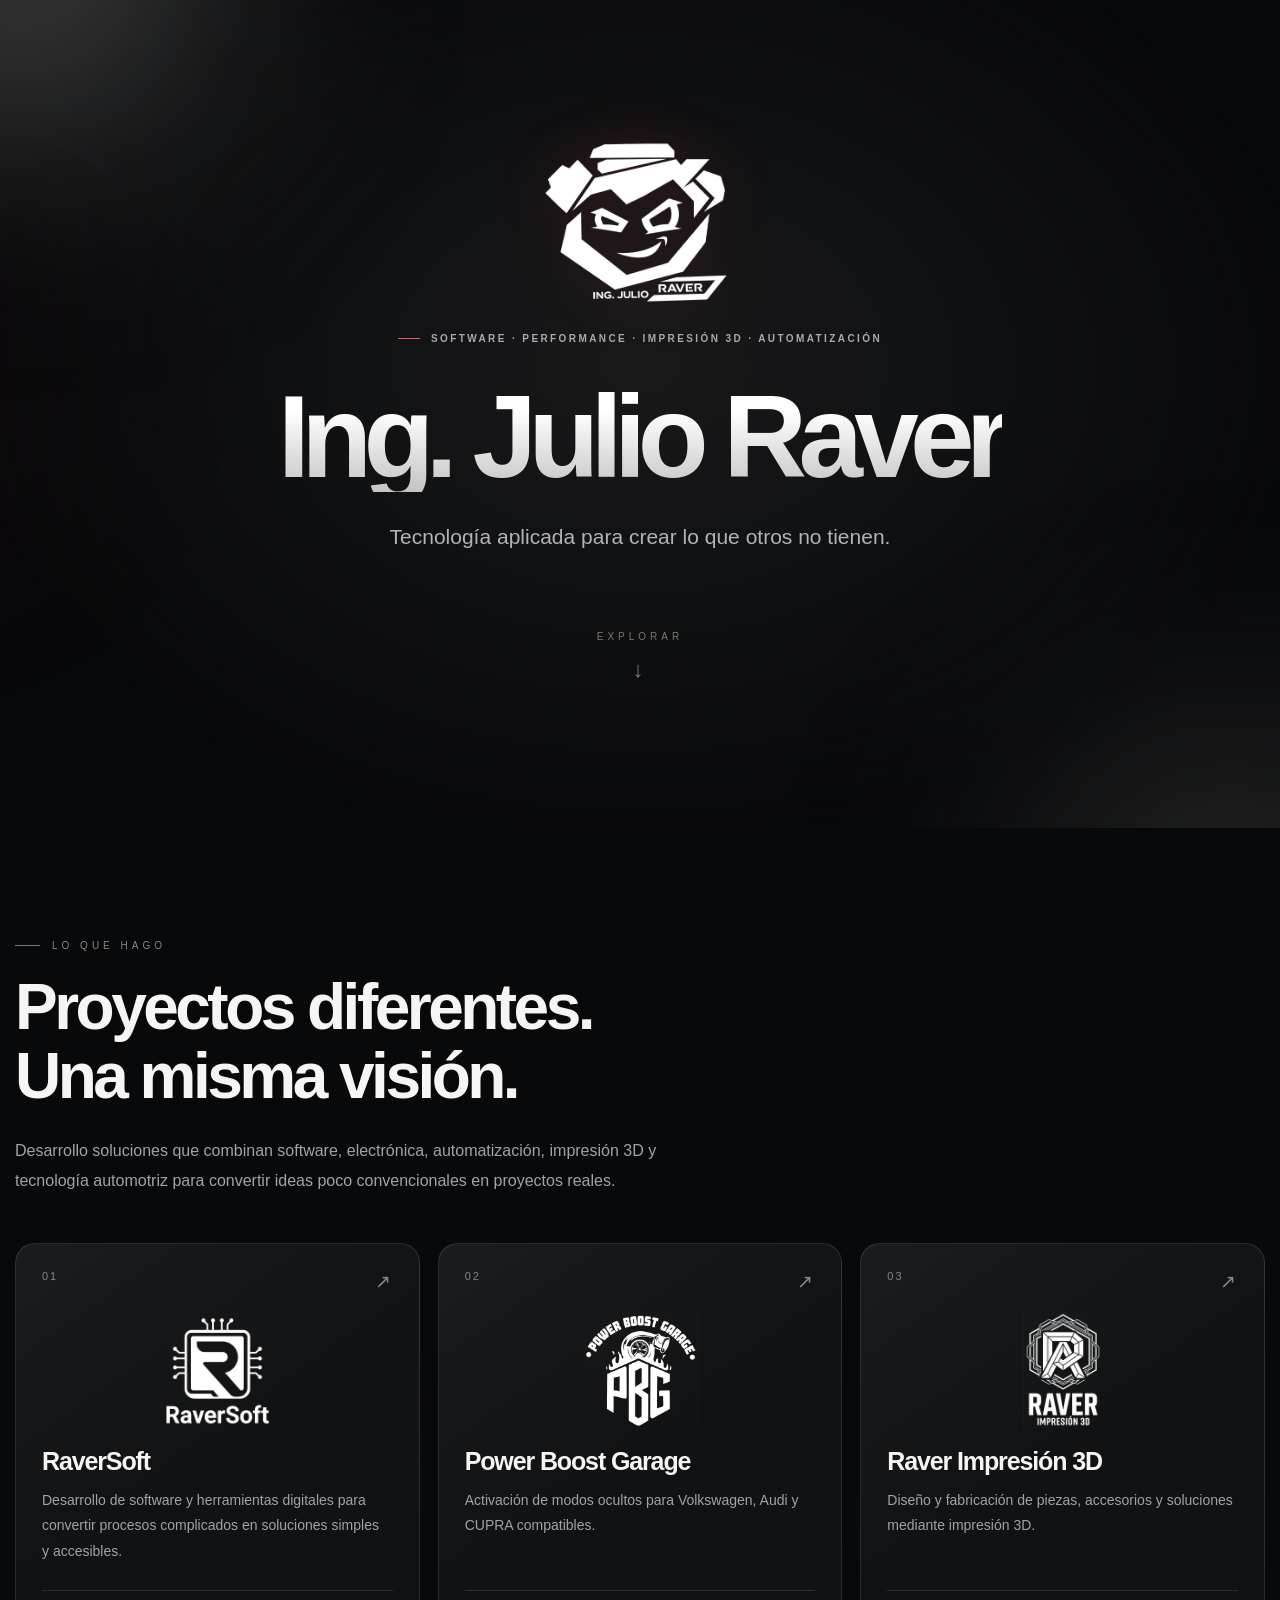
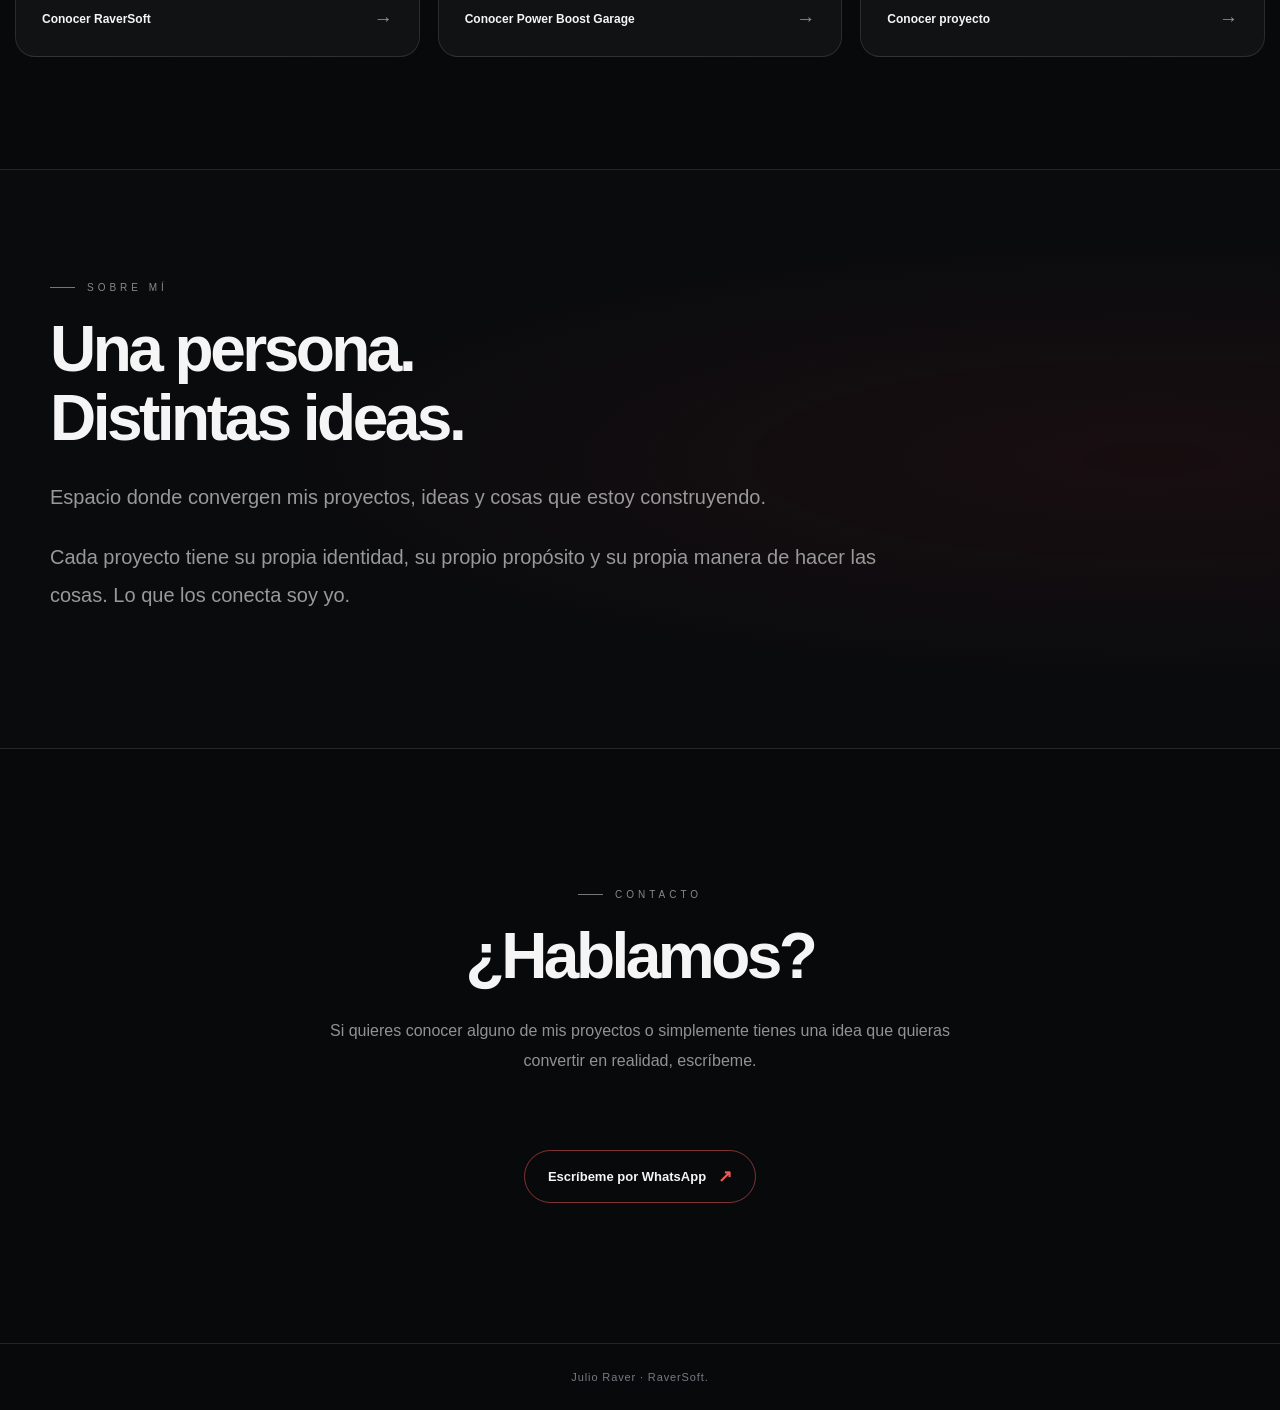
==== index.html @ 10ee06a4 "Up index" ====
<!DOCTYPE html>
<html lang="es">
<head>
    <meta charset="UTF-8">
    <meta name="viewport" content="width=device-width, initial-scale=1.0">

    <title>Ing. Julio Raver</title>
    <meta name="description" content="Software, tecnología automotriz, impresión 3D y proyectos creativos de Julio Raver.">
    <link rel="icon" href="assets/img/identidad-raver-favicon.png" type="image/png">

    <style>
        * {
            margin: 0;
            padding: 0;
            box-sizing: border-box;
        }

        :root {
            --background: #080808;
            --surface: #101010;
            --border: #252525;
            --text: #fff;
            --muted: #929292;
            --accent: #c9c9c9;
        }

        html {
            scroll-behavior: smooth;
            scroll-padding-top: 30px;
        }

        body {
            font-family: Arial, Helvetica, sans-serif;
            background: var(--background);
            color: var(--text);
            overflow-x: hidden;
            -webkit-font-smoothing: antialiased;
        }

        body::before {
            content: "";
            position: fixed;
            inset: 0;
            pointer-events: none;
            z-index: 10;
            opacity: .12;
            background-image: url("data:image/svg+xml,%3Csvg viewBox='0 0 180 180' xmlns='http://www.w3.org/2000/svg'%3E%3Cfilter id='n'%3E%3CfeTurbulence type='fractalNoise' baseFrequency='.9' numOctaves='3' stitchTiles='stitch'/%3E%3C/filter%3E%3Crect width='100%25' height='100%25' filter='url(%23n)' opacity='.15'/%3E%3C/svg%3E");
        }

        a {
            color: inherit;
            text-decoration: none;
        }

        ::selection {
            background: #fff;
            color: #000;
        }

        /* ANIMACIONES */

        @keyframes appear {
            from {
                opacity: 0;
                transform: translateY(30px);
                filter: blur(8px);
            }
            to {
                opacity: 1;
                transform: translateY(0);
                filter: blur(0);
            }
        }

        @keyframes ambient {
            0%, 100% {
                transform: translate(0, 0) scale(1);
                opacity: .35;
            }
            50% {
                transform: translate(30px, -20px) scale(1.15);
                opacity: .65;
            }
        }

        @keyframes pulse {
            0%, 100% {
                opacity: .45;
            }
            50% {
                opacity: 1;
            }
        }

        @keyframes arrowMove {
            0%, 100% {
                transform: translateY(0);
            }
            50% {
                transform: translateY(6px);
            }
        }

        .reveal {
            opacity: 0;
            transform: translateY(35px);
            transition:
                opacity .8s ease,
                transform .8s cubic-bezier(.2, .7, .2, 1);
        }

        .reveal.visible {
            opacity: 1;
            transform: translateY(0);
        }

        /* HERO */

        .hero {
            position: relative;
            min-height: 100svh;
            display: flex;
            align-items: center;
            justify-content: center;
            text-align: center;
            padding: 60px 20px;
            overflow: hidden;
            background:
                radial-gradient(ellipse at 50% 45%, #1c1c1c 0%, #101010 30%, #080808 72%);
        }

        .hero::before,
        .hero::after {
            content: "";
            position: absolute;
            width: 400px;
            height: 400px;
            border-radius: 50%;
            filter: blur(110px);
            pointer-events: none;
            animation: ambient 10s ease-in-out infinite;
        }

        .hero::before {
            background: #393939;
            top: -250px;
            left: -180px;
        }

        .hero::after {
            background: #242424;
            bottom: -300px;
            right: -150px;
            animation-delay: -5s;
        }

        .hero-content {
            position: relative;
            z-index: 1;
            max-width: 1000px;
            animation: appear 1.2s cubic-bezier(.2, .7, .2, 1) both;
        }

        .eyebrow {
            font-size: 11px;
            letter-spacing: 5px;
            line-height: 1.9;
            text-transform: uppercase;
            color: #929292;
            margin-bottom: 35px;
        }

        h1 {
            font-size: clamp(48px, 10vw, 115px);
            line-height: .95;
            letter-spacing: -.075em;
            margin-bottom: 35px;
            font-weight: 700;
            background: linear-gradient(180deg, #fff 20%, #bdbdbd 75%, #777 100%);
            -webkit-background-clip: text;
            background-clip: text;
            -webkit-text-fill-color: transparent;
        }

        .hero p {
            max-width: 650px;
            margin: auto;
            color: #aaa;
            font-size: clamp(17px, 2vw, 21px);
            line-height: 1.8;
        }

        .scroll {
            display: inline-flex;
            flex-direction: column;
            align-items: center;
            gap: 15px;
            margin-top: 75px;
            color: #777;
            font-size: 10px;
            letter-spacing: 4px;
            text-transform: uppercase;
        }

        .scroll span {
            display: inline-block;
            font-size: 22px;
            animation: arrowMove 1.8s ease-in-out infinite;
        }

        /* GENERAL */

        section {
            position: relative;
            max-width: 1250px;
            margin: auto;
            padding: 130px 35px;
        }

        .section-label {
            display: flex;
            align-items: center;
            gap: 12px;
            color: #888;
            text-transform: uppercase;
            letter-spacing: 4px;
            font-size: 10px;
            margin-bottom: 22px;
        }

        .section-label::before {
            content: "";
            width: 25px;
            height: 1px;
            background: #777;
        }

        h2 {
            font-size: clamp(36px, 5vw, 65px);
            letter-spacing: -.055em;
            line-height: 1.08;
            margin-bottom: 25px;
            font-weight: 600;
        }

        .section-intro {
            max-width: 680px;
            color: var(--muted);
            font-size: 17px;
            line-height: 1.9;
            margin-bottom: 65px;
        }

        /* PROJECTS */

        .projects {
            display: grid;
            grid-template-columns: repeat(3, minmax(0, 1fr));
            gap: 22px;
            perspective: 1000px;
        }

        .project {
            position: relative;
            isolation: isolate;
            min-height: 410px;
            padding: 30px;
            border: 1px solid var(--border);
            border-radius: 18px;
            background: linear-gradient(145deg, #141414, #0c0c0c);
            display: flex;
            flex-direction: column;
            justify-content: space-between;
            overflow: hidden;
            transition:
                transform .45s cubic-bezier(.2, .7, .2, 1),
                border-color .4s ease,
                background .4s ease,
                box-shadow .4s ease;
        }

        .project::before {
            content: "";
            position: absolute;
            z-index: -1;
            inset: 0;
            background: radial-gradient(
                circle at 50% 0%,
                rgba(255, 255, 255, .09),
                transparent 65%
            );
            opacity: 0;
            transition: opacity .4s ease;
        }

        .project:hover {
            transform: translateY(-10px);
            border-color: #555;
            background: linear-gradient(145deg, #191919, #0e0e0e);
            box-shadow: 0 25px 65px rgba(0, 0, 0, .35);
        }

        .project:hover::before {
            opacity: 1;
        }

        .project-top {
            display: flex;
            justify-content: space-between;
            align-items: center;
            gap: 15px;
        }

        .project-number {
            color: #666;
            font-size: 11px;
            letter-spacing: 3px;
        }

        .project-symbol {
            color: #666;
            font-size: 19px;
            transition: transform .4s ease, color .4s ease;
        }

        .project:hover .project-symbol {
            color: #fff;
            transform: rotate(45deg);
        }

        /* ESPACIO PARA LOS LOGOS */

        .project-logo {
            width: 100%;
            height: 135px;
            margin: 28px 0 12px;
            display: flex;
            justify-content: center;
            align-items: center;
            overflow: hidden;
        }

        .project-logo img {
            display: block;
            width: 100%;
            height: 100%;
            object-fit: contain;
            transition: transform .5s cubic-bezier(.2, .7, .2, 1);
        }

        .project:hover .project-logo img {
            transform: scale(1.07);
        }

        .project h3 {
            font-size: clamp(23px, 2.2vw, 29px);
            letter-spacing: -.8px;
            line-height: 1.2;
            margin: 15px 0;
        }

        .project p {
            color: #929292;
            font-size: 14px;
            line-height: 1.9;
        }

        .project-link {
            display: flex;
            align-items: center;
            justify-content: space-between;
            gap: 10px;
            margin-top: 35px;
            padding-top: 20px;
            border-top: 1px solid #252525;
            font-size: 12px;
            font-weight: bold;
            letter-spacing: .2px;
        }

        .project-link span {
            color: #777;
            font-size: 19px;
            transition: transform .3s ease, color .3s ease;
        }

        .project:hover .project-link span {
            color: #fff;
            transform: translateX(5px);
        }

        /* ABOUT */

        .about {
            max-width: none;
            padding-left: max(35px, calc((100% - 1180px) / 2));
            padding-right: max(35px, calc((100% - 1180px) / 2));
            border-top: 1px solid #1d1d1d;
            border-bottom: 1px solid #1d1d1d;
            background:
                radial-gradient(ellipse at 100% 50%, #141414 0%, #080808 55%);
        }

        .about-content {
            max-width: 850px;
        }

        .about-content p {
            color: #999;
            font-size: clamp(17px, 2vw, 20px);
            line-height: 1.9;
            margin-bottom: 22px;
        }

        .highlight {
            color: #fff;
        }

        /* CONTACT */

        .contact {
            text-align: center;
            padding-top: 140px;
            padding-bottom: 140px;
        }

        .contact .section-label {
            justify-content: center;
        }

        .contact h2 {
            margin-bottom: 25px;
        }

        .contact p {
            max-width: 650px;
            margin: 0 auto 38px;
            color: #929292;
            font-size: 16px;
            line-height: 1.9;
        }

        .contact-button {
            display: inline-flex;
            align-items: center;
            justify-content: center;
            gap: 15px;
            padding: 16px 30px;
            border: 1px solid #555;
            border-radius: 50px;
            font-size: 13px;
            transition:
                background .3s ease,
                color .3s ease,
                border-color .3s ease,
                transform .3s ease;
        }

        .contact-button::after {
            content: "↗";
            font-size: 17px;
        }

        .contact-button:hover {
            background: #fff;
            color: #000;
            border-color: #fff;
            transform: translateY(-3px);
        }

        /* FOOTER */

        footer {
            border-top: 1px solid #1d1d1d;
            padding: 35px 20px;
            text-align: center;
            color: #666;
            font-size: 12px;
            letter-spacing: .5px;
        }

        /* TABLETS */

        @media (max-width: 950px) {
            section {
                padding: 100px 25px;
            }

            .projects {
                grid-template-columns: repeat(2, minmax(0, 1fr));
            }

            .project:last-child {
                grid-column: 1 / -1;
            }

            .project:last-child .project-logo {
                height: 150px;
            }

            .about {
                padding-left: 25px;
                padding-right: 25px;
            }
        }

        /* MOBILE */

        @media (max-width: 620px) {
            .hero {
                min-height: 90svh;
                padding: 60px 22px;
            }

            .eyebrow {
                max-width: 340px;
                margin: 0 auto 30px;
                font-size: 9px;
                letter-spacing: 3px;
            }

            h1 {
                font-size: clamp(43px, 11vw, 65px);
                letter-spacing: -.07em;
                line-height: 1;
                overflow-wrap: normal;
            }

            .hero p {
                font-size: 16px;
                line-height: 1.8;
            }

            .scroll {
                margin-top: 55px;
            }

            section {
                padding: 85px 20px;
            }

            h2 {
                font-size: clamp(35px, 10vw, 48px);
            }

            .section-intro {
                font-size: 15px;
                margin-bottom: 40px;
            }

            .projects {
                grid-template-columns: 1fr;
                gap: 16px;
            }

            .project,
            .project:last-child {
                grid-column: auto;
                min-height: 380px;
                padding: 25px;
            }

            .project-logo,
            .project:last-child .project-logo {
                height: 140px;
                margin-top: 25px;
            }

            .project h3 {
                font-size: 27px;
            }

            .project p {
                font-size: 14px;
            }

            .about {
                padding: 85px 20px;
            }

            .about-content p {
                font-size: 16px;
            }

            .contact {
                padding: 100px 20px;
            }

            .contact p {
                font-size: 15px;
            }
        }

        /* ACCESIBILIDAD */

        @media (prefers-reduced-motion: reduce) {
            *,
            *::before,
            *::after {
                scroll-behavior: auto !important;
                animation-duration: .01ms !important;
                animation-iteration-count: 1 !important;
                transition-duration: .01ms !important;
            }

            .reveal {
                opacity: 1;
                transform: none;
            }
        }
    </style>
    <link rel="stylesheet" href="assets/css/site.css">
</head>

<body>

    <!-- HERO -->

    <header class="hero">

        <div class="hero-content">
            <img class="identity" src="assets/img/identidad-raver-transparent.png" alt="Identidad gráfica de Julio Raver" fetchpriority="high">

            <div class="eyebrow">
                Software · Performance · Impresión 3D · Automatización
            </div>

            <h1>Ing. Julio Raver</h1>

            <p>
                Tecnología aplicada para crear lo que otros no tienen.
            </p>

            <a href="#proyectos" class="scroll">
                Explorar <span>↓</span>
            </a>

        </div>

    </header>


    <!-- PROJECTS -->

    <section id="proyectos">

        <div class="section-label reveal">
            Lo que hago
        </div>

        <h2 class="reveal">Proyectos diferentes.<br>Una misma visión.</h2>

        <p class="section-intro reveal">
            Desarrollo soluciones que combinan software, electrónica, 
            automatización, impresión 3D y tecnología automotriz para 
            convertir ideas poco convencionales en proyectos reales.
        </p>


        <div class="projects">


            <!-- RAVERSOFT -->

            <a class="card reveal" href="raversoft/index.html" aria-label="Conocer RaverSoft">

                <div>

                    <div class="card-head"><span>01</span><b>↗</b></div>

                    <div class="project-logo"><img src="assets/img/raversoft.png" alt="Logo de RaverSoft" loading="lazy"></div>

                    <h3>RaverSoft</h3>

                    <p>
                        Desarrollo de software y herramientas digitales
                        para convertir procesos complicados en soluciones
                        simples y accesibles.
                    </p>

                </div>

                <div class="card-link">
                    Conocer RaverSoft <span>→</span>
                </div>

            </a>


            <!-- POWER BOOST GARAGE -->

            <a class="card reveal" href="powerboost/index.html" aria-label="Conocer Power Boost Garage">

                <div>

                    <div class="card-head"><span>02</span><b>↗</b></div>

                    <div class="project-logo"><img src="assets/img/power-boost-garage.png" alt="Logo de Power Boost Garage" loading="lazy"></div>

                    <h3>Power Boost Garage</h3>

                    <p>
                        Activación de modos ocultos para Volkswagen, Audi y CUPRA compatibles.
                    </p>

                </div>

                <div class="card-link">Conocer Power Boost Garage <span>→</span></div>

            </a>


            <!-- 3D -->

            <a class="card reveal" href="impresion-3d/index.html" aria-label="Conocer Raver Impresión 3D">

                <div>

                    <div class="card-head"><span>03</span><b>↗</b></div>

                    <div class="project-logo"><img src="assets/img/raver-impresion-3d.png" alt="Logo de Raver Impresión 3D" loading="lazy"></div>

                    <h3>Raver Impresión 3D</h3>

                    <p>
                        Diseño y fabricación de piezas, accesorios y
                        soluciones mediante impresión 3D.
                    </p>

                </div>

                <div class="card-link">
                    Conocer proyecto <span>→</span>
                </div>

            </a>


        </div>

    </section>


    <!-- ABOUT -->

    <section class="about">

        <div class="section-label reveal">
            Sobre mí
        </div>

        <div class="about-content">

            <h2 class="reveal">Una persona.<br>Distintas ideas.</h2>

            <p class="reveal">
                Espacio donde convergen mis proyectos,
                ideas y cosas que estoy construyendo.
            </p>

            <p class="reveal">
                Cada proyecto tiene su propia identidad, su propio propósito
                y su propia manera de hacer las cosas. Lo que los conecta
                soy yo.
            </p>

        </div>

    </section>


    <!-- CONTACT -->

    <section class="contact">

        <div class="section-label reveal">
            Contacto
        </div>

        <h2 class="reveal">¿Hablamos?</h2>

        <p class="reveal">
            Si quieres conocer alguno de mis proyectos o simplemente
            tienes una idea que quieras convertir en realidad, escríbeme.
        </p>

        <a href="https://wa.me/525662919301?text=Hola%2C%20me%20gustar%C3%ADa%20conocer%20m%C3%A1s%20sobre%20tus%20proyectos." class="button reveal" target="_blank" rel="noopener">Escríbeme por WhatsApp</a>

    </section>


    <!-- FOOTER -->

    <footer>

        Julio Raver · RaverSoft.

    </footer>


    <!-- MOVIMIENTO AL DESPLAZARSE -->

    <script>
        const elements = document.querySelectorAll(".reveal");

        if ("IntersectionObserver" in window) {
            const observer = new IntersectionObserver((entries) => {
                entries.forEach((entry) => {
                    if (entry.isIntersecting) {
                        entry.target.classList.add("visible");
                        observer.unobserve(entry.target);
                    }
                });
            }, {
                threshold: 0.12,
                rootMargin: "0px 0px -35px 0px"
            });

            elements.forEach((element, index) => {
                if (element.classList.contains("project")) {
                    element.style.transitionDelay = (index % 3) * 100 + "ms";
                }

                observer.observe(element);
            });
        } else {
            elements.forEach((element) => {
                element.classList.add("visible");
            });
        }
    </script>

    <script src="assets/js/site.js" defer></script>
</body>
</html>
---- assets/css/site.css ----
:root{color-scheme:dark;--bg:#08090b;--panel:#111316;--line:rgba(255,255,255,.11);--text:#f5f5f5;--muted:#a0a3a8;--red:#ef5a5a;--red-soft:rgba(239,90,90,.14);--max:1160px}
*{box-sizing:border-box}html{scroll-behavior:smooth;scroll-padding-top:32px}body{margin:0;min-height:100vh;background:var(--bg);color:var(--text);font-family:Inter,Arial,Helvetica,sans-serif;overflow-x:hidden;-webkit-font-smoothing:antialiased}body:before{content:"";position:fixed;z-index:-1;pointer-events:none;width:min(55vw,680px);aspect-ratio:1;left:-32vw;top:8vh;border-radius:50%;background:radial-gradient(circle,rgba(239,65,76,.24),rgba(190,35,48,.11) 38%,transparent 70%);filter:blur(30px);animation:roam 5s ease-in-out infinite alternate}@keyframes roam{0%{transform:translate(0,0) scale(.9)}50%{transform:translate(55vw,35vh) scale(1.15)}100%{transform:translate(105vw,65vh) scale(.95)}}a{color:inherit;text-decoration:none}button,a{-webkit-tap-highlight-color:transparent}a:focus-visible{outline:2px solid var(--red);outline-offset:5px;border-radius:8px}::selection{background:var(--red);color:#17090a}
.wrap{width:min(var(--max),calc(100% - 48px));margin-inline:auto}.hero{min-height:min(92svh,880px);display:grid;place-items:center;text-align:center;padding:72px 24px 80px;position:relative;isolation:isolate;background:radial-gradient(ellipse at 50% 44%,#19191a 0,#101113 35%,transparent 75%)}.hero-content{max-width:900px}.identity{display:block;width:clamp(150px,18vw,210px);height:clamp(120px,15vw,170px);object-fit:contain;margin:0 auto 22px;filter:drop-shadow(0 0 26px rgba(239,65,76,.15));animation:float 6s ease-in-out infinite}@keyframes float{50%{transform:translateY(-7px)}}.eyebrow,.label{display:flex;align-items:center;justify-content:center;gap:11px;color:#a8aaad;text-transform:uppercase;font-size:10px;font-weight:650;letter-spacing:.24em}.eyebrow:before,.label:before{content:"";width:22px;height:1px;background:var(--red)}h1{font-size:clamp(54px,10vw,116px);line-height:.94;letter-spacing:-.075em;margin:25px 0 26px;background:linear-gradient(180deg,#fff 25%,#c4c4c4 100%);color:transparent;background-clip:text;font-weight:750}.hero p,.lead{max-width:660px;margin:0 auto;color:#b2b3b6;font-size:clamp(17px,2.1vw,21px);line-height:1.8}.button{display:inline-flex;align-items:center;justify-content:center;gap:12px;border:1px solid rgba(239,90,90,.52);border-radius:999px;padding:15px 23px;margin-top:35px;font-size:13px;font-weight:700;transition:transform .25s,background .25s,color .25s,box-shadow .25s}.button:after{content:"↗";font-size:17px;color:var(--red);transition:color .25s}.button:hover{transform:translateY(-3px);background:var(--red);color:#16090a;box-shadow:0 12px 35px rgba(239,90,90,.2)}.button:hover:after{color:#16090a}.button.secondary{border-color:var(--line);margin-left:8px}.button.secondary:after{content:"←";order:-1}
section{padding:112px 0}.section-heading{font-size:clamp(38px,5.5vw,64px);line-height:1.04;letter-spacing:-.065em;margin:18px 0 22px}.section-intro{max-width:690px;color:var(--muted);font-size:16px;line-height:1.85;margin:0 0 48px}.label{justify-content:flex-start}.projects,.cards{display:grid;grid-template-columns:repeat(3,minmax(0,1fr));gap:18px}.card{--x:50%;--y:0%;position:relative;isolation:isolate;overflow:hidden;min-height:370px;padding:26px;border:1px solid var(--line);border-radius:20px;background:linear-gradient(145deg,rgba(255,255,255,.055),rgba(255,255,255,.012) 50%),#0d0f11;display:flex;flex-direction:column;justify-content:space-between;transition:transform .18s ease-out,border-color .3s,box-shadow .3s}.card:before{content:"";position:absolute;inset:0;z-index:-1;opacity:0;background:radial-gradient(circle at var(--x) var(--y),rgba(239,90,90,.18),transparent 58%);transition:opacity .3s}.card:hover{border-color:rgba(239,90,90,.5);box-shadow:0 25px 65px #0008}.card:hover:before{opacity:1}.card-head{display:flex;justify-content:space-between;color:#85878a;font-size:11px;letter-spacing:.18em}.card-head b{font-size:19px;font-weight:400;transition:transform .3s,color .3s}.card:hover .card-head b{color:var(--red);transform:translate(3px,-3px)}.brand-icon{width:100%;height:108px;display:grid;place-items:center;margin:18px 0 15px;color:#fff;font-size:32px;font-weight:800;letter-spacing:-.07em}.brand-icon span{display:grid;place-items:center;width:82px;height:82px;border:1px solid rgba(239,90,90,.45);border-radius:23px;background:radial-gradient(circle,var(--red-soft),transparent 75%);box-shadow:inset 0 0 24px rgba(239,90,90,.08)}.card h3{font-size:25px;line-height:1.15;letter-spacing:-.045em;margin:0 0 12px}.card p{color:var(--muted);font-size:14px;line-height:1.8;margin:0}.card-link{display:flex;justify-content:space-between;align-items:center;gap:10px;margin-top:26px;padding-top:17px;border-top:1px solid var(--line);font-size:12px;font-weight:700}.card-link span{font-size:19px;color:#929599;transition:transform .25s,color .25s}.card:hover .card-link span{transform:translateX(5px);color:var(--red)}
.about{border-block:1px solid var(--line);background:radial-gradient(ellipse at 90% 50%,rgba(86,24,31,.18),transparent 55%),rgba(255,255,255,.012)}.about-copy{max-width:810px}.about-copy p{font-size:clamp(17px,2vw,20px);line-height:1.9;color:#aaa;margin:0 0 18px}.contact{text-align:center}.contact .section-intro{margin-inline:auto;margin-bottom:0}.contact .label{justify-content:center}footer{border-top:1px solid var(--line);padding:27px 20px;text-align:center;color:#777b80;font-size:11px;letter-spacing:.08em}
.detail-hero{padding-top:90px;padding-bottom:85px;min-height:78svh}.detail-hero .identity{width:125px;height:100px;margin-bottom:28px}.detail-hero h1{font-size:clamp(48px,8vw,90px)}.services{padding-top:42px}.service-card{min-height:250px}.service-card .brand-icon{height:80px;width:80px;margin:8px 0 20px;border-radius:22px;border:1px solid rgba(239,90,90,.35);background:radial-gradient(circle,var(--red-soft),transparent 75%);font-size:28px}.notice{margin-top:42px;padding:22px 24px;border-left:2px solid var(--red);background:linear-gradient(90deg,rgba(239,90,90,.08),transparent);color:#c0c1c3;font-size:15px;line-height:1.8}.detail-contact{padding-top:35px;text-align:center}.reveal{opacity:1;transform:none}.js .reveal{opacity:0;transform:translateY(24px) scale(.99);filter:blur(4px);transition:opacity .7s ease,transform .7s cubic-bezier(.2,.7,.2,1),filter .7s ease}.js .reveal.visible{opacity:1;transform:none;filter:blur(0)}
@media(max-width:900px){section{padding:90px 0}.cards{grid-template-columns:repeat(2,minmax(0,1fr))}.card:last-child{grid-column:1/-1;min-height:320px}}@media(max-width:600px){.wrap{width:min(var(--max),calc(100% - 36px))}.hero{min-height:88svh;padding:60px 20px}.eyebrow{font-size:9px;letter-spacing:.17em;line-height:1.8}.hero p,.lead{font-size:16px}.identity{width:150px;height:122px}h1{font-size:clamp(46px,12vw,66px)}section{padding:76px 0}.cards{grid-template-columns:1fr;gap:14px}.card,.card:last-child{grid-column:auto;min-height:345px;padding:23px}.button.secondary{margin:15px 0 0}.detail-hero{min-height:76svh}}
@media(prefers-reduced-motion:reduce){*,*:before,*:after{scroll-behavior:auto!important;animation-duration:.01ms!important;animation-iteration-count:1!important;transition-duration:.01ms!important}.js .reveal{opacity:1;transform:none;filter:none}}

/* Original brand marks in the home project cards */
.card .project-logo{width:100%;height:118px;min-height:118px;flex:0 0 118px;margin:18px 0;display:flex;align-items:center;justify-content:center;overflow:hidden}
.card .project-logo img{display:block;width:84%;height:100%;max-height:118px;object-fit:contain;mix-blend-mode:screen;filter:drop-shadow(0 8px 18px rgba(0,0,0,.38));transition:transform .45s cubic-bezier(.2,.7,.2,1)}
.card:hover .project-logo img{transform:scale(1.04)}

.detail-hero .brand-identity{width:clamp(160px,22vw,250px);height:clamp(135px,18vw,205px);object-fit:contain;mix-blend-mode:screen;filter:drop-shadow(0 12px 24px rgba(0,0,0,.42))}

/* Keep the Power Boost card copy readable and naturally ragged on the right. */
.projects .card p{text-align:left;text-wrap:pretty;hyphens:none}
.detail-contact .label{justify-content:center}
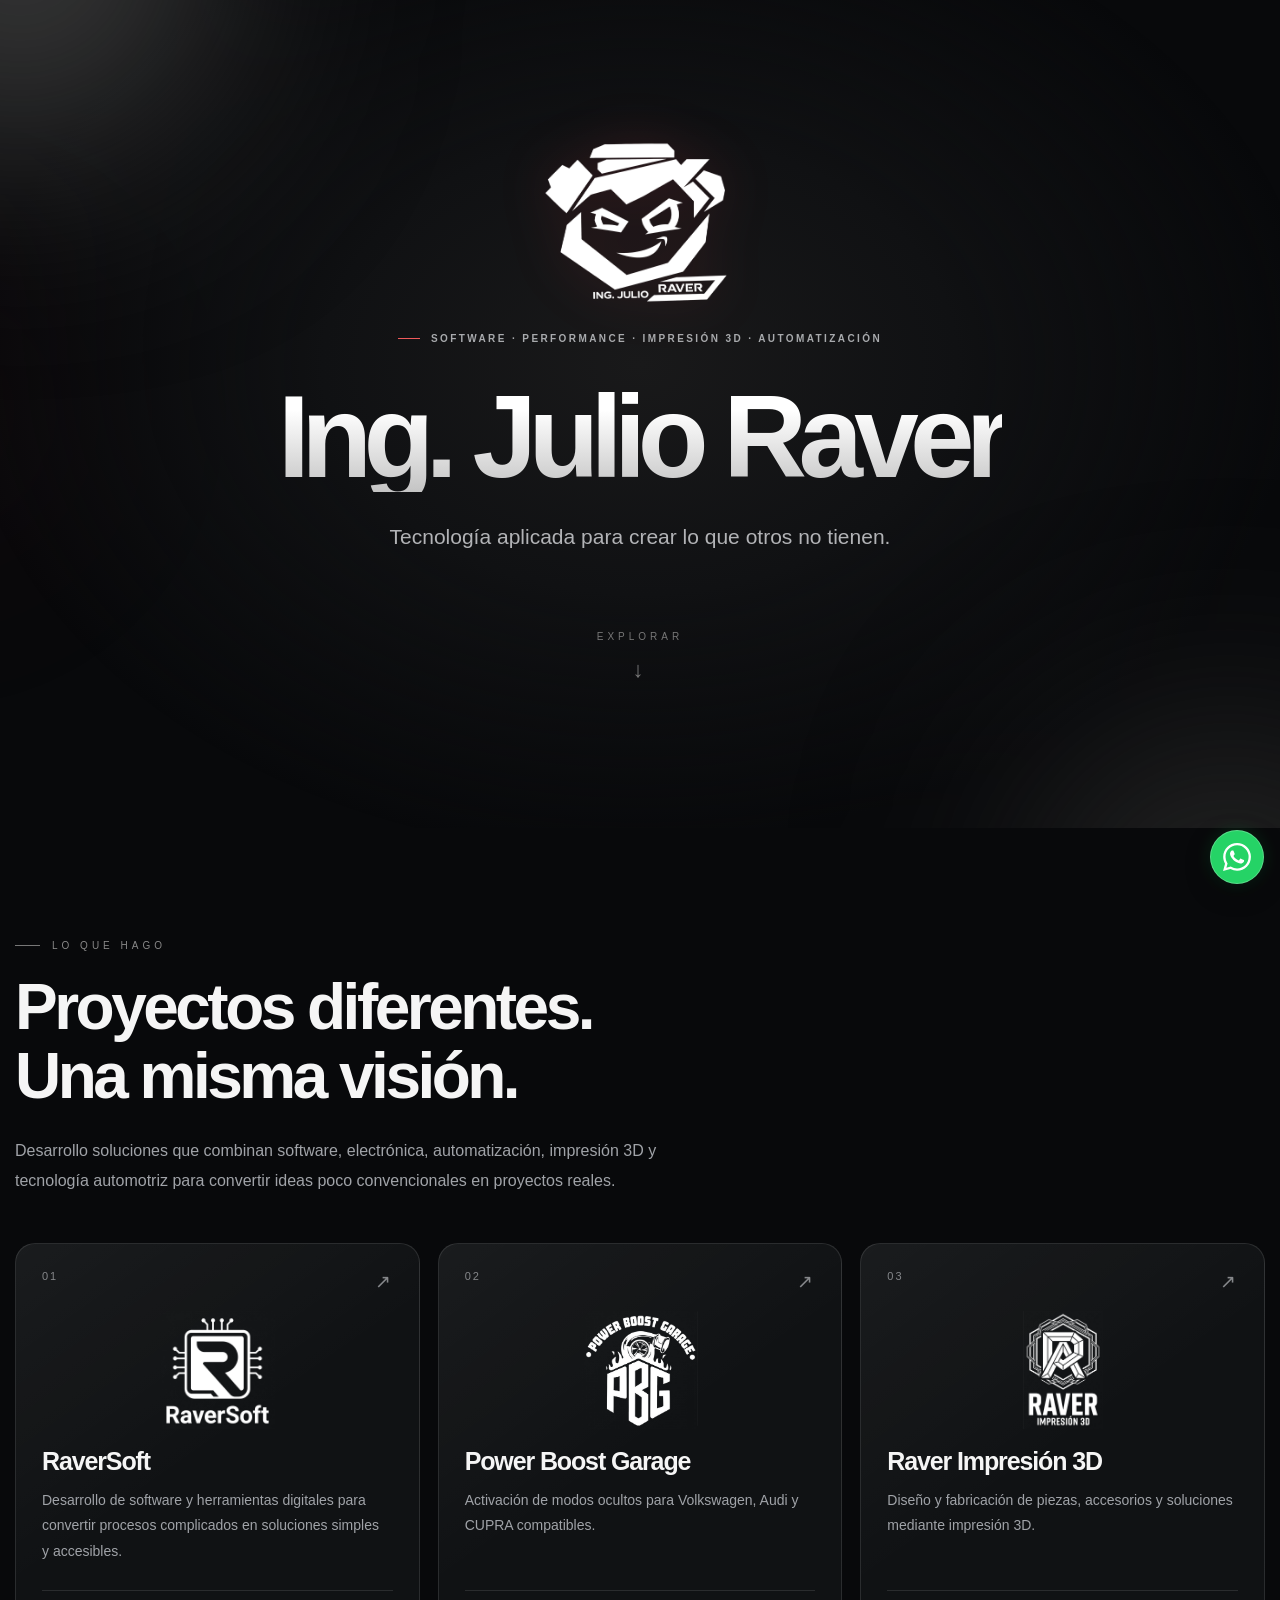
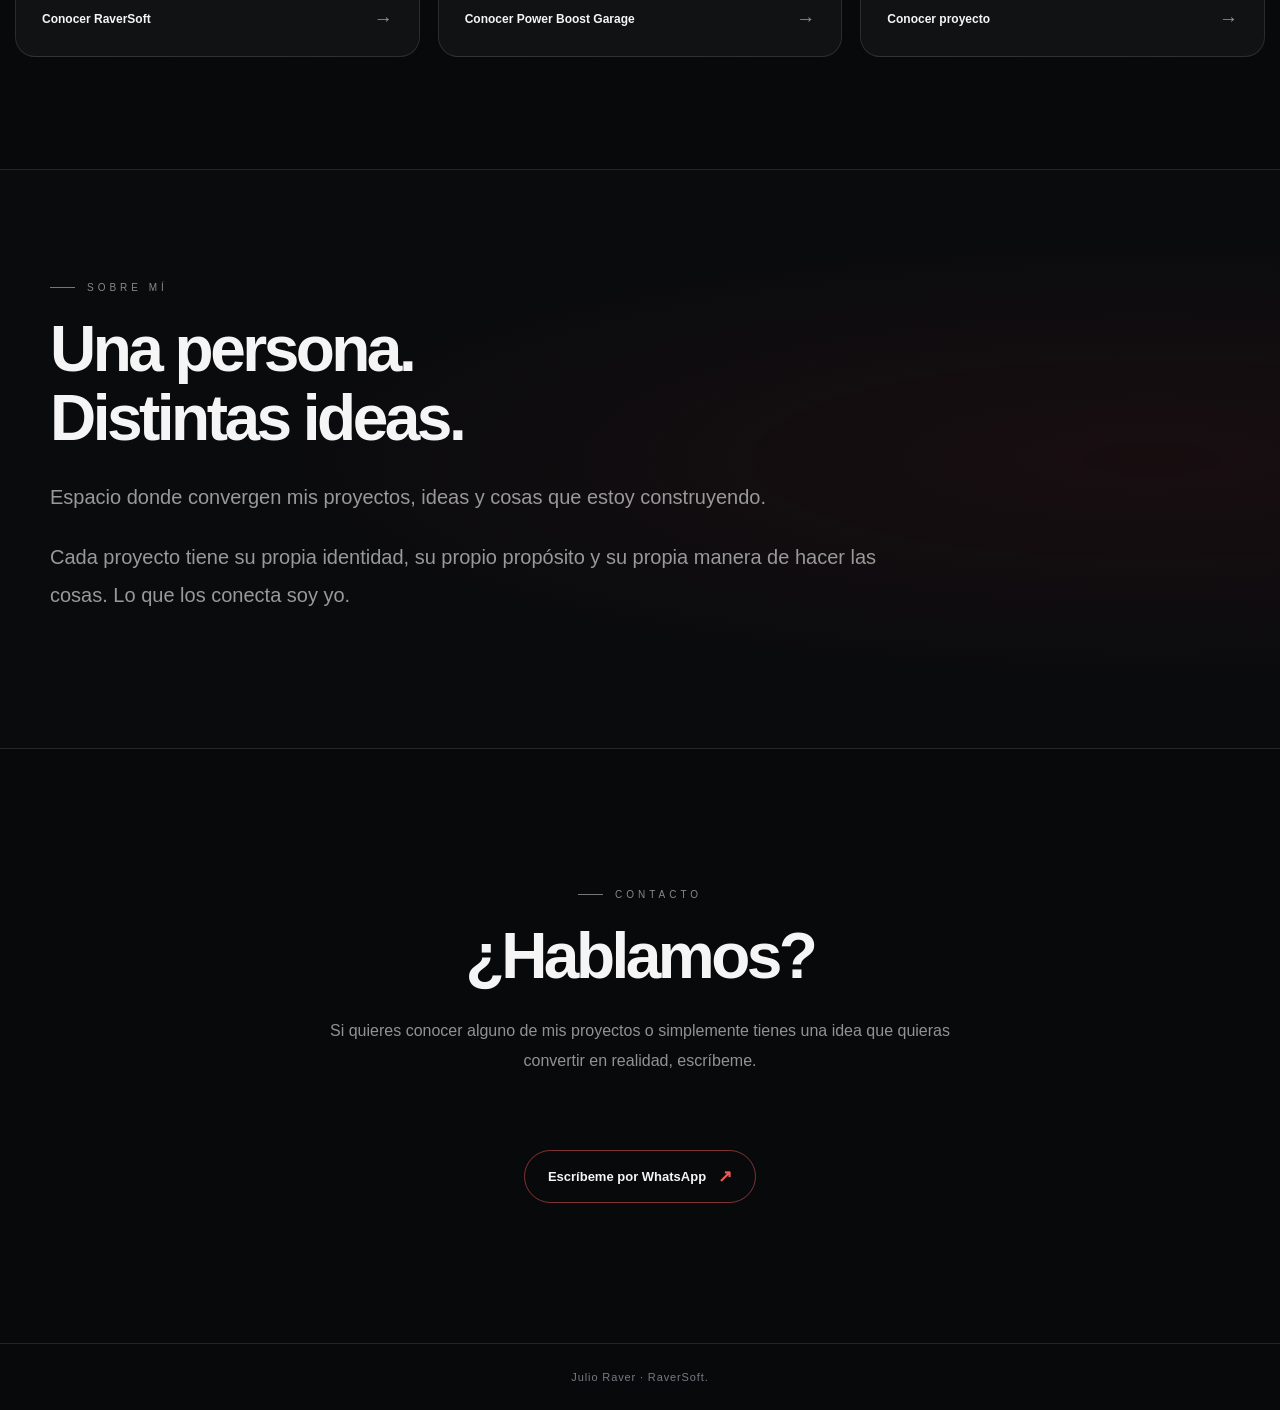
==== commit 3b7779fe: "se agregan fotos en pestana 3d" ====
--- a/index.html
+++ b/index.html
@@ -610,7 +610,7 @@
             }
         }
     </style>
-    <link rel="stylesheet" href="assets/css/site.css">
+    <link rel="stylesheet" href="assets/css/site.css?v=2">
 </head>
 
 <body>
@@ -831,6 +831,6 @@
         }
     </script>
 
-    <script src="assets/js/site.js" defer></script>
+    <script src="assets/js/site.js?v=2" defer></script>
 </body>
 </html>
--- a/assets/css/site.css
+++ b/assets/css/site.css
@@ -17,3 +17,60 @@
 /* Keep the Power Boost card copy readable and naturally ragged on the right. */
 .projects .card p{text-align:left;text-wrap:pretty;hyphens:none}
 .detail-contact .label{justify-content:center}
+
+
+/* Floating Power Boost video cover flow */
+.pb-gallery{padding-top:50px}
+.pb-gallery .section-intro{margin-bottom:8px}
+.pb-carousel{max-width:1040px;margin-inline:auto;--pb-red:rgba(239,90,90,.24)}
+.pb-viewport{position:relative;isolation:isolate;height:clamp(560px,60vw,700px);perspective:1500px;transform-style:preserve-3d;overflow:hidden;border:0;border-radius:0;background:transparent;box-shadow:none;touch-action:pan-y;cursor:grab;user-select:none;-webkit-user-select:none}
+.pb-viewport:before,.pb-viewport:after{content:"";position:absolute;z-index:-1;left:50%;top:48%;width:min(70vw,690px);aspect-ratio:1;border-radius:50%;pointer-events:none;filter:blur(80px);transform:translate(-50%,-50%)}
+.pb-viewport:before{background:radial-gradient(circle,rgba(239,90,90,.2),rgba(112,30,43,.09) 42%,transparent 72%)}
+.pb-viewport:after{top:83%;width:min(60vw,560px);background:radial-gradient(ellipse,rgba(155,169,197,.11),transparent 68%);filter:blur(50px)}
+.pb-viewport.is-dragging{cursor:grabbing}.pb-slide[hidden]{display:none}
+.pb-slide{position:absolute;left:50%;top:50%;width:clamp(240px,31vw,350px);aspect-ratio:9/16;overflow:hidden;border:1px solid rgba(255,255,255,.17);border-radius:24px;background:linear-gradient(145deg,rgba(255,255,255,.1),rgba(255,255,255,.015) 34%),#090a0c;box-shadow:0 32px 90px rgba(0,0,0,.72),0 0 42px rgba(239,90,90,.1);opacity:0;visibility:hidden;transform:translate(-50%,-50%) translateZ(-240px) scale(.68);transform-style:preserve-3d;transition:transform .7s cubic-bezier(.2,.75,.2,1),opacity .55s ease,filter .55s ease,border-color .55s ease;filter:blur(3px) saturate(.65);pointer-events:none}
+.pb-slide video,.pb-slide img{display:block;width:100%;height:100%;object-fit:contain;background:#050607}.pb-slide img{user-select:none;-webkit-user-drag:none}
+.pb-image-slide{aspect-ratio:2/3;border-radius:12px}.pb-image-slide img{object-fit:contain}
+.pb-slide.is-current{z-index:3;opacity:1;visibility:visible;transform:translate(-50%,-50%) translateZ(90px) scale(1) rotateY(0);filter:none;border-color:rgba(255,255,255,.28);box-shadow:0 38px 100px rgba(0,0,0,.76),0 0 58px rgba(239,90,90,.18);pointer-events:auto}
+.pb-slide.is-current video,.pb-slide.is-current img{animation:pb-float 5.5s ease-in-out infinite}
+.pb-slide.is-prev,.pb-slide.is-next{z-index:2;opacity:.72;visibility:visible;filter:blur(.7px) saturate(.72);pointer-events:auto;cursor:pointer}
+.pb-slide.is-prev{left:13%;transform:translate(-50%,-50%) translateZ(-130px) scale(.82) rotateY(25deg)}
+.pb-slide.is-next{left:87%;transform:translate(-50%,-50%) translateZ(-130px) scale(.82) rotateY(-25deg)}
+.pb-slide.is-prev video,.pb-slide.is-next video{pointer-events:none}
+@keyframes pb-float{0%,100%{transform:translateY(0)}50%{transform:translateY(-8px)}}
+.pb-controls{display:flex;align-items:center;justify-content:center;gap:20px;margin-top:-4px;padding:10px 4px 0}
+.pb-arrow{display:grid;place-items:center;width:44px;height:44px;border:1px solid rgba(255,255,255,.15);border-radius:50%;background:rgba(17,19,22,.78);backdrop-filter:blur(12px);color:var(--text);font-size:21px;cursor:pointer;transition:background .2s,border-color .2s,transform .2s,box-shadow .2s}
+.pb-arrow:hover{transform:translateY(-2px);border-color:rgba(239,90,90,.65);background:rgba(239,90,90,.18);box-shadow:0 0 24px rgba(239,90,90,.16)}
+.pb-arrow:focus-visible,.pb-dot:focus-visible{outline:2px solid var(--red);outline-offset:4px}
+.pb-pagination{display:flex;align-items:center;justify-content:center;gap:10px}
+.pb-dot{width:8px;height:8px;padding:0;border:0;border-radius:99px;background:#585b60;cursor:pointer;transition:background .25s,width .25s,box-shadow .25s}
+.pb-dot[aria-pressed="true"]{width:24px;background:var(--red);box-shadow:0 0 14px rgba(239,90,90,.52)}
+.pb-count{min-width:42px;color:var(--muted);font-size:12px;font-variant-numeric:tabular-nums;text-align:center}
+@media(max-width:700px){.pb-gallery{padding-top:30px}.pb-viewport{height:clamp(470px,126vw,600px)}.pb-slide{width:clamp(190px,62vw,310px);border-radius:20px}.pb-slide.is-prev{left:8%;transform:translate(-50%,-50%) translateZ(-100px) scale(.8) rotateY(23deg)}.pb-slide.is-next{left:92%;transform:translate(-50%,-50%) translateZ(-100px) scale(.8) rotateY(-23deg)}.pb-viewport:before{width:92vw;filter:blur(58px)}.pb-controls{gap:13px}.pb-arrow{width:40px;height:40px}}
+@media(prefers-reduced-motion:reduce){.pb-slide,.pb-arrow,.pb-dot{transition:none!important}.pb-slide.is-current video,.pb-slide.is-current img{animation:none}}
+
+.pb-swipe-hint{position:absolute;z-index:5;left:50%;bottom:26px;display:flex;align-items:center;gap:10px;padding:10px 15px;border:1px solid rgba(255,255,255,.16);border-radius:999px;background:rgba(8,9,11,.72);backdrop-filter:blur(14px);color:rgba(255,255,255,.88);font-size:11px;letter-spacing:.02em;white-space:nowrap;opacity:0;transform:translate(-50%,8px);transition:opacity .35s ease,transform .35s ease;pointer-events:none}.pb-swipe-hint span:first-child{color:#ff969a;font-size:16px}.pb-carousel.is-intro .pb-viewport:hover .pb-swipe-hint,.pb-carousel.is-intro .pb-viewport:focus-within .pb-swipe-hint{opacity:1;transform:translate(-50%,0)}
+@media(hover:none){.pb-carousel.is-intro .pb-swipe-hint{bottom:16px;padding:8px 12px;font-size:10px;opacity:1;transform:translate(-50%,0)}}
+@media(prefers-reduced-motion:reduce){.pb-swipe-hint{transition:none}}
+
+.pb-carousel:focus-visible{outline:2px solid var(--red);outline-offset:8px;border-radius:20px}
+
+.detail-contact .section-intro{margin-inline:auto;text-align:center}
+
+
+/* Quiet, persistent WhatsApp shortcut for every page. */
+.whatsapp-float{position:fixed;z-index:100;right:16px;right:calc(env(safe-area-inset-right,0px) + 16px);bottom:16px;bottom:calc(env(safe-area-inset-bottom,0px) + 16px);display:grid;place-items:center;width:54px;height:54px;border:1px solid rgba(255,255,255,.24);border-radius:50%;background:#25d366;color:#fff;box-shadow:0 8px 24px rgba(0,0,0,.34),0 0 18px rgba(37,211,102,.16);transition:transform .22s ease,background .22s ease,box-shadow .22s ease}
+.whatsapp-float svg{display:block;width:28px;height:28px}
+.whatsapp-float:hover{transform:translateY(-3px);background:#1fbd5a;box-shadow:0 10px 28px rgba(0,0,0,.4),0 0 24px rgba(37,211,102,.28)}
+.whatsapp-float:focus-visible{outline:2px solid #fff;outline-offset:4px}
+.whatsapp-float:after{content:"Escríbenos por WhatsApp";position:absolute;right:calc(100% + 10px);top:50%;padding:9px 12px;border:1px solid rgba(255,255,255,.12);border-radius:999px;background:rgba(13,15,17,.94);backdrop-filter:blur(12px);color:#f5f5f5;font-size:12px;font-weight:600;white-space:nowrap;opacity:0;pointer-events:none;transform:translate(5px,-50%);transition:opacity .2s ease,transform .2s ease}
+.whatsapp-float:hover:after,.whatsapp-float:focus-visible:after{opacity:1;transform:translate(0,-50%)}
+@media(max-width:600px){.whatsapp-float{width:50px;height:50px}.whatsapp-float svg{width:26px;height:26px}}
+@media(prefers-reduced-motion:reduce){.whatsapp-float,.whatsapp-float:after{transition:none}}
+
+
+/* Image carousel for Raver Impresión 3D */
+.three-d-carousel .pb-slide{width:clamp(240px,34vw,390px);aspect-ratio:4/5}
+.three-d-carousel .pb-slide img{object-fit:contain}
+.three-d-carousel .pb-controls{flex-wrap:wrap}
+@media(max-width:700px){.three-d-carousel .pb-slide{width:clamp(200px,67vw,320px)}.three-d-carousel .pb-controls{gap:8px}.three-d-carousel .pb-arrow{width:36px;height:36px}.three-d-carousel .pb-pagination{gap:6px}.three-d-carousel .pb-dot{width:7px;height:7px}.three-d-carousel .pb-dot[aria-pressed="true"]{width:20px}.three-d-carousel .pb-count{min-width:32px}}
